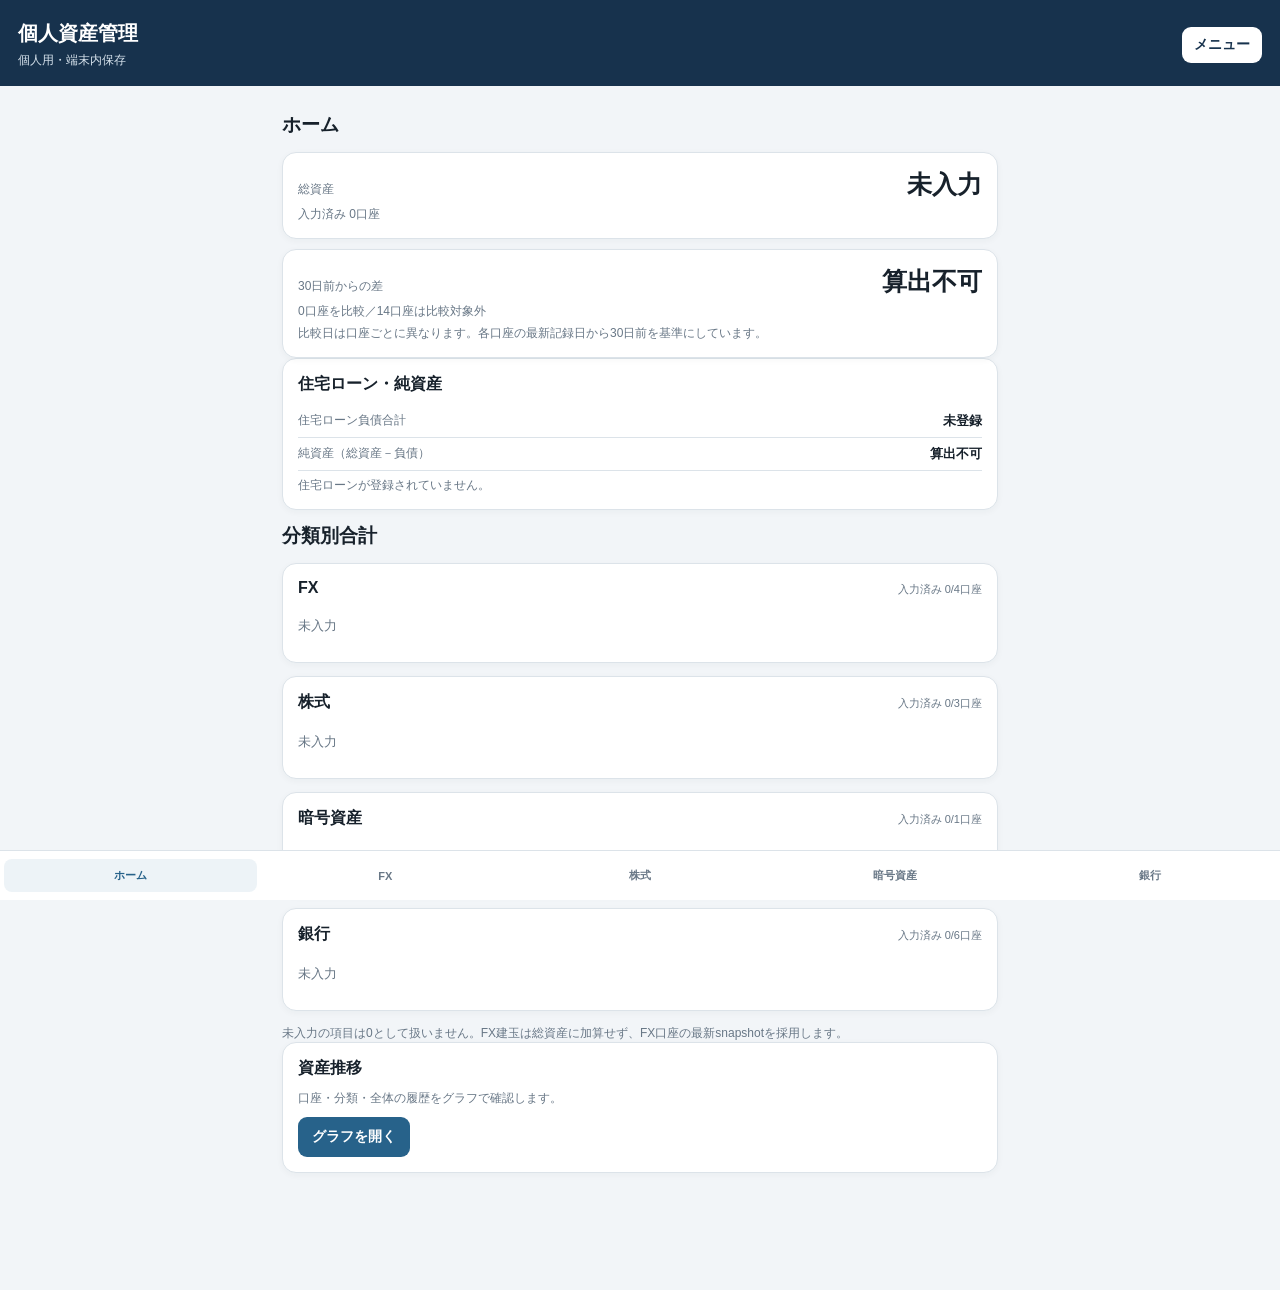
==== index.html @ b8bfe674 "Add stock-related scripts to index.html" ====
<!doctype html>
<html lang="ja">
<head>
<meta charset="utf-8">
<meta name="viewport" content="width=device-width, initial-scale=1, viewport-fit=cover">
<meta name="theme-color" content="#17324d">
<meta name="description" content="端末内で管理する個人用資産管理アプリ">
<meta name="apple-mobile-web-app-capable" content="yes">
<meta name="apple-mobile-web-app-status-bar-style" content="black-translucent">
<meta http-equiv="Content-Security-Policy" content="default-src 'self'; script-src 'self'; style-src 'self'; img-src 'self' data:; connect-src 'self'; base-uri 'none'; form-action 'none'">
<link rel="manifest" href="./manifest.json">
<link rel="apple-touch-icon" href="./icon.svg">
<link rel="stylesheet" href="./style.css">
<title>個人資産管理</title>
</head>
<body>
<header>
  <div class="header-main-row">
    <div>
      <h1>個人資産管理</h1>
      <p>個人用・端末内保存</p>
    </div>
    <div class="header-menu-wrap">
      <button type="button" id="header-menu-button" class="header-menu-button" aria-expanded="false" aria-controls="header-menu">メニュー</button>
      <div id="header-menu" class="header-menu" hidden>
        <button type="button" data-menu-action="open-chart">グラフ</button>
        <button type="button" data-menu-action="open-data">データ管理</button>
        <button type="button" data-menu-action="open-bulk">履歴の一括入力</button>
        <button type="button" data-menu-action="open-stock-update">株式OCR更新</button>
        <button type="button" data-menu-action="open-loan">住宅ローン</button>
      </div>
    </div>
  </div>
</header>

<main id="app">
  <div class="notice">読み込み中...</div>
</main>

<nav class="bottom-nav" aria-label="メインメニュー">
  <button type="button" data-tab="home" class="active">ホーム</button>
  <button type="button" data-tab="fx">FX</button>
  <button type="button" data-tab="stock">株式</button>
  <button type="button" data-tab="crypto">暗号資産</button>
  <button type="button" data-tab="bank">銀行</button>
</nav>

<script src="./js/core.js" defer></script>
<script src="./js/calc-contrib.js" defer></script>
<script src="./js/calc-salecheck.js" defer></script>
<script src="./js/calc-salecheck-hints.js" defer></script>
<script src="./js/calc-salecheck-confirm.js" defer></script>
<script src="./js/storage-validation.js" defer></script>
<script src="./js/storage-validation-stock.js" defer></script>
<script src="./js/storage-migration.js" defer></script>
<script src="./js/storage.js" defer></script>
<script src="./js/calc-fx.js" defer></script>
<script src="./js/calc-loan.js" defer></script>
<script src="./js/calc-losscut.js" defer></script>
<script src="./js/calc-fx-daily.js" defer></script>
<script src="./js/calc-fx-swap.js" defer></script>
<script src="./js/calc-fx-realized.js" defer></script>
<script src="./js/calc-fx-batch.js" defer></script>
<script src="./js/calc-import.js" defer></script>
<script src="./js/calc-import-save.js" defer></script>
<script src="./js/ocr-rules.js" defer></script>
<script src="./js/calc-ocr-normalize.js" defer></script>
<script src="./js/calc-ocr-result.js" defer></script>
<script src="./js/calc-ocr-block.js" defer></script>
<script src="./js/calc-ocr.js" defer></script>
<script src="./js/calc-ocr-stock.js" defer></script>
<script src="./js/calc-ocr-stock-cards.js" defer></script>
<script src="./js/calc-ocr-stock-parse.js" defer></script>
<script src="./js/ocr-rules-stock.js" defer></script>
<script src="./js/calc-history-edit.js" defer></script>
<script src="./js/calc-chart.js" defer></script>
<script src="./js/ui-common.js" defer></script>
<script src="./js/ui-home.js" defer></script>
<script src="./js/ui-loan.js" defer></script>
<script src="./js/ui-losscut.js" defer></script>
<script src="./js/ui-accounts.js" defer></script>
<script src="./js/ui-contrib-forms.js" defer></script>
<script src="./js/ui-contrib-plans.js" defer></script>
<script src="./js/ui-contrib.js" defer></script>
<script src="./js/ui-salecheck.js" defer></script>
<script src="./js/ui-snapshot-form.js" defer></script>
<script src="./js/ui-account-settings.js" defer></script>
<script src="./js/ui-holdings.js" defer></script>
<script src="./js/ui-snapshot-history.js" defer></script>
<script src="./js/ui-fx-swap.js" defer></script>
<script src="./js/ui-fx-rates.js" defer></script>
<script src="./js/ui-fx-position-form.js" defer></script>
<script src="./js/ui-fx-position-settlement.js" defer></script>
<script src="./js/ui-fx-batch.js" defer></script>
<script src="./js/ui-fx-import.js" defer></script>
<script src="./js/ui-fx.js" defer></script>
<script src="./js/calc-fx-settlement.js" defer></script>
<script src="./js/ui-fx-daily.js" defer></script>
<script src="./js/ui-fx-history-edit.js" defer></script>
<script src="./js/ui-fx-history.js" defer></script>
<script src="./js/ui-chart.js" defer></script>
<script src="./js/ui-data.js" defer></script>
<script src="./js/ui-bulk.js" defer></script>
<script src="./js/ui-bulk-ocr.js" defer></script>
<script src="./js/ui-stock-update.js" defer></script>
<script src="./js/main.js" defer></script>
</body>
</html>
---- style.css ----
:root {
  color-scheme: light;
  --navy:#17324d;
  --blue:#27628a;
  --bg:#f2f5f8;
  --card:#fff;
  --text:#17212b;
  --muted:#687786;
  --border:#dce3e9;
  --red:#b33b3b;
  --green:#28764c;
}
* { box-sizing:border-box; }
body {
  margin:0;
  padding:0 0 calc(82px + env(safe-area-inset-bottom));
  background:var(--bg);
  color:var(--text);
  font-family:-apple-system,BlinkMacSystemFont,"Segoe UI",sans-serif;
  font-size:15px;
}
header {
  background:var(--navy);
  color:white;
  padding:20px 18px 17px;
}
header h1 { margin:0; font-size:20px; }
header p { margin:5px 0 0; color:#d6e2ec; font-size:12px; }
main { max-width:760px; margin:0 auto; padding:16px; }
h2 { margin:4px 0 14px; font-size:19px; }
h3 { margin:0 0 10px; font-size:16px; }
.card {
  background:var(--card);
  border:1px solid var(--border);
  border-radius:14px;
  padding:15px;
  margin-bottom:13px;
  box-shadow:0 2px 7px rgba(20,40,60,.04);
}
.metric-label { color:var(--muted); font-size:12px; }
.metric-value {
  font-size:25px;
  font-weight:700;
  margin-top:5px;
  white-space:nowrap;
  overflow-wrap:normal;
  font-variant-numeric:tabular-nums;
}
.metric-sub { color:var(--muted); font-size:12px; margin-top:5px; }
.metric-grid {
  display:grid;
  grid-template-columns:1fr 1fr;
  gap:10px;
}
.metric-grid .card { margin:0; }
.metric-grid .home-total-card,
.metric-grid .home-difference-card {
  grid-column:1 / -1;
}
.home-summary-card {
  container-type:inline-size;
}
.home-summary-row {
  display:flex;
  align-items:baseline;
  justify-content:space-between;
  gap:10px;
  min-width:0;
}
.home-summary-row .metric-label {
  flex:0 0 auto;
  white-space:nowrap;
}
.home-summary-value {
  flex:0 1 auto;
  min-width:0;
  margin-top:0;
  text-align:right;
  font-size:25px;
  white-space:nowrap;
  overflow-wrap:normal;
}
.account-row {
  display:flex;
  justify-content:space-between;
  align-items:center;
  gap:12px;
  padding:13px 0;
  border-bottom:1px solid var(--border);
}
.account-row:last-child { border-bottom:0; }
.account-name { font-weight:650; }
.account-meta { color:var(--muted); font-size:12px; margin-top:4px; }
.account-value {
  text-align:right;
  font-weight:700;
  white-space:nowrap;
  font-variant-numeric:tabular-nums;
}
button {
  border:0;
  border-radius:9px;
  padding:11px 14px;
  background:var(--blue);
  color:white;
  font-size:14px;
  font-weight:600;
  cursor:pointer;
}
button.secondary { background:#e8eef3; color:var(--navy); }
button.danger { background:#f9e9e9; color:var(--red); }
button:disabled { opacity:.45; }
button.small { padding:7px 10px; font-size:12px; }
.actions { display:flex; gap:8px; flex-wrap:wrap; margin-top:10px; }
.field { margin-bottom:13px; }
.field label { display:block; font-size:13px; font-weight:600; margin-bottom:6px; }
.field input, .field textarea, .field select {
  display:block;
  width:100%;
  min-width:0;
  max-width:100%;
  min-height:43px;
  border:1px solid #cbd5de;
  border-radius:8px;
  padding:10px;
  background:white;
  color:var(--text);
  font-size:16px;
}
.field input[type="date"] {
  width:100%;
  min-width:0;
  max-width:100%;
  min-height:43px;
  font:inherit;
}
.field textarea { min-height:75px; resize:vertical; }
.help { color:var(--muted); font-size:12px; margin-top:5px; line-height:1.5; }
.previous-value-hint {
  color:var(--muted);
  font-size:11px;
  margin-top:4px;
  line-height:1.4;
}
.snapshot-row {
  padding:12px 0;
  border-bottom:1px solid var(--border);
}
.snapshot-row:last-child { border-bottom:0; }
.snapshot-top {
  display:flex;
  justify-content:space-between;
  align-items:flex-start;
  gap:8px;
}
.snapshot-date {
  flex:0 0 11em;
  width:11em;
  font-size:13px;
  color:var(--muted);
}
.snapshot-value {
  flex:1;
  min-width:0;
  text-align:right;
  font-weight:700;
  overflow-wrap:anywhere;
  font-variant-numeric:tabular-nums;
}
.snapshot-meta { font-size:12px; color:var(--muted); margin-top:5px; }
.pill {
  display:inline-block;
  background:#e9f0f5;
  color:#31536d;
  border-radius:20px;
  padding:3px 8px;
  font-size:11px;
}
.positive { color:var(--green); }
.negative { color:var(--red); }
.empty { color:var(--muted); font-size:13px; padding:12px 0; }
.notice {
  border-radius:9px;
  background:#edf3f7;
  padding:11px;
  color:#42596b;
  font-size:12px;
  line-height:1.6;
  margin-bottom:13px;
}
.error {
  background:#fff0f0;
  color:#9e2828;
  padding:12px;
  border-radius:9px;
  margin-bottom:12px;
  font-size:13px;
}
.success {
  background:#edf7f0;
  color:#24643e;
  padding:10px;
  border-radius:9px;
  margin-bottom:12px;
  font-size:13px;
}
.bottom-nav {
  position:fixed;
  z-index:10;
  bottom:0;
  left:0;
  right:0;
  display:grid;
  grid-template-columns:repeat(5,minmax(0,1fr));
  gap:2px;
  padding:8px 4px calc(8px + env(safe-area-inset-bottom));
  background:#fff;
  border-top:1px solid var(--border);
}
.bottom-nav button {
  min-width:0;
  background:transparent;
  color:var(--muted);
  border-radius:8px;
  padding:9px 1px;
  font-size:11px;
  white-space:nowrap;
}
.bottom-nav button.active { color:var(--blue); background:#edf3f7; }
hr { border:0; border-top:1px solid var(--border); margin:14px 0; }
.hidden { display:none !important; }

/* ---------- ヘッダーメニュー・データ管理 ---------- */
.header-main-row {
  display:flex;
  align-items:center;
  justify-content:space-between;
  gap:12px;
}
.header-menu-wrap { position:relative; }
button.header-menu-button {
  background:#fff;
  color:var(--navy);
  padding:9px 12px;
  white-space:nowrap;
}
.header-menu {
  position:absolute;
  z-index:20;
  top:calc(100% + 8px);
  right:0;
  min-width:140px;
  padding:6px;
  background:#fff;
  border:1px solid var(--border);
  border-radius:10px;
  box-shadow:0 4px 14px rgba(20,40,60,.18);
}
.header-menu button {
  width:100%;
  text-align:left;
  background:transparent;
  color:var(--text);
}
.backup-key-list {
  margin:8px 0 12px;
  padding-left:22px;
  color:var(--muted);
  font-size:12px;
  overflow-wrap:anywhere;
}
.backup-key-list li.error {
  color:#9e2828;
}

/* ---------- S1d ホーム・分類別一覧 ---------- */
.category-card-title {
  display:flex;
  justify-content:space-between;
  align-items:baseline;
  gap:8px;
}
.category-card-title h3 { margin:0 0 8px; }
.category-count {
  color:var(--muted);
  font-size:11px;
  white-space:nowrap;
}
.home-metric-row,
.account-metric-line {
  display:flex;
  justify-content:space-between;
  align-items:flex-start;
  gap:12px;
  padding:7px 0;
  border-bottom:1px solid var(--border);
}
.home-metric-row:last-child,
.account-metric-line:last-child { border-bottom:0; }
.home-metric-label,
.account-metric-label {
  color:var(--muted);
  font-size:12px;
  flex:1;
  min-width:0;
}
.home-metric-value,
.account-metric-value {
  text-align:right;
  font-size:clamp(11px,5cqw,13px);
  font-weight:650;
  flex:0 1 58%;
  min-width:0;
  white-space:nowrap;
  overflow-wrap:normal;
  font-variant-numeric:tabular-nums;
}
.home-metric-row,
.account-metric-line {
  container-type:inline-size;
}
.account-metric-sub {
  margin-top:3px;
  color:var(--muted);
  font-size:10px;
  font-weight:400;
  white-space:normal;
}
.account-card { cursor:pointer; }
.account-card-top {
  display:flex;
  justify-content:space-between;
  align-items:center;
  gap:10px;
  padding-bottom:9px;
  margin-bottom:5px;
  border-bottom:1px solid var(--border);
}
.account-card-top > div { min-width:0; }
.account-card-top .account-name { overflow-wrap:anywhere; }

/* ---------- S1g 履歴入力フォーム ---------- */
.snapshot-date-field {
  display:block;
  width:100%;
  min-width:0;
  max-width:100%;
}

.snapshot-date-control {
  display:flex;
  align-items:center;
  gap:8px;
  width:100%;
  min-width:0;
  max-width:100%;
  min-height:43px;
  padding:0 10px;
  border:1px solid #cbd5de;
  border-radius:8px;
  background:white;
}

.snapshot-date-control input[type="date"] {
  display:block;
  flex:1 1 0;
  box-sizing:border-box;
  width:0;
  min-width:0;
  max-width:100%;
  min-inline-size:0;
  font-size:16px;
  padding:10px 0;
  border:0;
  border-radius:0;
  background:transparent;
}

.snapshot-date-weekday {
  flex:0 0 auto;
  color:var(--muted);
  font-size:13px;
  white-space:nowrap;
}

.numeric-input-actions {
  display:flex;
  justify-content:flex-end;
  gap:7px;
  margin-top:6px;
}

.numeric-input-actions button {
  min-width:43px;
  min-height:35px;
  padding:6px 12px;
  font-size:15px;
}

.previous-value-row {
  display:flex;
  align-items:center;
  justify-content:space-between;
  gap:8px;
  min-height:31px;
  margin-top:4px;
}

.previous-value-text {
  color:var(--muted);
  font-size:12px;
  line-height:1.4;
  overflow-wrap:anywhere;
}

.previous-value-apply {
  flex:0 0 auto;
}

.auto-calc-status {
  display:inline-block;
  margin:-5px 0 12px;
  padding:4px 8px;
  border-radius:6px;
  background:#edf3f7;
  color:#31536d;
  font-size:11px;
}

.account-settings-card {
  margin-top:13px;
}

.account-settings-card .field input {
  font-size:16px;
}

/* ---------- S3b 履歴の表形式一括入力 ---------- */
.bulk-summary {
  margin:0;
  font-size:14px;
  font-weight:650;
  line-height:1.6;
  font-variant-numeric:tabular-nums;
}

.bulk-table-scroll {
  width:100%;
  max-width:100%;
  overflow-x:auto;
  overflow-y:visible;
  margin-top:12px;
  border:1px solid var(--border);
  border-radius:8px;
  background:#fff;
  -webkit-overflow-scrolling:touch;
}

.bulk-table {
  width:max-content;
  min-width:100%;
  border-collapse:separate;
  border-spacing:0;
  font-size:12px;
}

.bulk-table th,
.bulk-table td {
  min-width:125px;
  padding:7px;
  border-right:1px solid var(--border);
  border-bottom:1px solid var(--border);
  background:#fff;
  vertical-align:top;
}

.bulk-table th {
  position:sticky;
  top:0;
  z-index:5;
  background:#edf3f7;
  color:var(--navy);
  text-align:left;
  white-space:nowrap;
}

.bulk-table tr:last-child td {
  border-bottom:0;
}

.bulk-table th:first-child,
.bulk-table td.bulk-state-cell {
  position:sticky;
  left:0;
  z-index:4;
  min-width:105px;
  width:105px;
  background:#f8fafc;
}

.bulk-table th:nth-child(2),
.bulk-table td.bulk-number-cell {
  position:sticky;
  left:105px;
  z-index:4;
  min-width:48px;
  width:48px;
  background:#f8fafc;
  text-align:center;
}

.bulk-table th:nth-child(3),
.bulk-table td.bulk-delete-cell {
  position:sticky;
  left:153px;
  z-index:4;
  min-width:62px;
  width:62px;
  background:#f8fafc;
}

.bulk-table th:nth-child(-n+3) {
  z-index:7;
}

.bulk-table td.bulk-edit-cell {
  min-width:135px;
}

.bulk-table td.bulk-edit-cell input {
  display:block;
  width:100%;
  min-width:110px;
  min-height:38px;
  padding:7px;
  border:1px solid #cbd5de;
  border-radius:6px;
  background:white;
  color:var(--text);
  font-size:14px;
}

.bulk-table td.bulk-edit-cell input.numeric-input {
  text-align:right;
  font-variant-numeric:tabular-nums;
}

.bulk-numeric-wrap {
  min-width:110px;
}

.bulk-numeric-wrap .numeric-input-actions {
  gap:4px;
  margin-top:4px;
}

.bulk-numeric-wrap .numeric-input-actions button {
  min-width:34px;
  min-height:30px;
  padding:4px 8px;
}

.bulk-status {
  display:inline-block;
  border-radius:5px;
  padding:3px 5px;
  font-size:10px;
  font-weight:700;
  white-space:nowrap;
}

.bulk-status.planned {
  background:#e8f2eb;
  color:#24643e;
}

.bulk-status.error {
  background:#fff0f0;
  color:#9e2828;
}

.bulk-status.duplicate {
  background:#fff4df;
  color:#805514;
}

.bulk-reasons {
  max-width:150px;
  margin-top:5px;
  color:#9e2828;
  font-size:10px;
  line-height:1.4;
  overflow-wrap:anywhere;
}

.bulk-row-error td {
  background:#fffafa;
}

.bulk-row-duplicate td {
  background:#fffdf7;
}

.bulk-row-planned td {
  background:#fcfefc;
}

.bulk-delete-cell button {
  white-space:nowrap;
}

/* ---------- S8a グラフ ---------- */
.chart-entry-card button {
  margin-top:10px;
}

.chart-series-setting {
  display:grid;
  grid-template-columns:1fr;
  gap:8px;
  padding:12px 0;
  border-bottom:1px solid var(--border);
}

.chart-series-setting:last-of-type {
  border-bottom:0;
}

.chart-series-setting-title {
  font-size:13px;
  font-weight:700;
}

.chart-series-setting select,
.chart-period-select {
  display:block;
  width:100%;
  min-width:0;
  min-height:43px;
  padding:9px;
  border:1px solid #cbd5de;
  border-radius:8px;
  background:#fff;
  color:var(--text);
  font-size:16px;
}

.chart-control-label {
  display:block;
  margin-bottom:6px;
  font-size:13px;
  font-weight:600;
}

.chart-legend {
  display:flex;
  flex-wrap:wrap;
  gap:7px;
  margin-bottom:12px;
}

button.chart-legend-button {
  padding:7px 9px;
  border:2px solid var(--blue);
  background:#fff;
  color:var(--blue);
  font-size:11px;
  line-height:1.3;
}

.chart-legend-button:nth-child(1) {
  border-color:#246b9e;
  color:#246b9e;
}
.chart-legend-button:nth-child(2) {
  border-color:#b45b36;
  color:#b45b36;
}
.chart-legend-button:nth-child(3) {
  border-color:#39845a;
  color:#39845a;
}
.chart-legend-button:nth-child(4) {
  border-color:#815ca8;
  color:#815ca8;
}
.chart-legend-button:nth-child(5) {
  border-color:#a17b24;
  color:#a17b24;
}
.chart-legend-button:nth-child(6) {
  border-color:#397f83;
  color:#397f83;
}

button.chart-legend-button.chart-legend-hidden {
  opacity:.4;
  background:#e8eef3;
  text-decoration:line-through;
}

.chart-graph {
  width:100%;
  min-width:0;
  overflow:hidden;
}

.chart-svg {
  display:block;
  width:100%;
  height:auto;
  overflow:visible;
}

.chart-grid-line {
  stroke:#e3e9ee;
  stroke-width:1;
}

.chart-zero-line {
  stroke:#8796a3;
  stroke-width:1.5;
  stroke-dasharray:4 3;
}

.chart-axis-label {
  fill:#687786;
  font-size:9px;
}

.chart-series-line {
  fill:none;
  stroke-width:2.2;
  stroke-linecap:round;
  stroke-linejoin:round;
}

.chart-series-point {
  stroke:#fff;
  stroke-width:1.5;
  cursor:pointer;
}

.chart-series-point:focus {
  outline:none;
  stroke:#17212b;
  stroke-width:2.5;
}

.chart-point-detail {
  margin-top:10px;
  padding:10px;
  border-radius:8px;
  background:#edf3f7;
  color:var(--navy);
  font-size:12px;
  line-height:1.5;
  overflow-wrap:anywhere;
}

.chart-statistics-series {
  padding:12px 0;
  border-bottom:1px solid var(--border);
}

.chart-statistics-series:last-child {
  border-bottom:0;
}

.chart-statistics-series h3 {
  font-size:14px;
  overflow-wrap:anywhere;
}

.chart-statistics-row {
  display:flex;
  justify-content:space-between;
  gap:12px;
  padding:6px 0;
  border-bottom:1px solid #edf0f3;
  font-variant-numeric:tabular-nums;
}

.chart-statistics-row:last-child {
  border-bottom:0;
}

.chart-statistics-label {
  flex:0 0 auto;
  color:var(--muted);
  font-size:12px;
}

.chart-statistics-value {
  min-width:0;
  text-align:right;
  font-size:13px;
  font-weight:650;
  overflow-wrap:anywhere;
}

/* ---------- S5d 建玉の一括編集 ---------- */
.fx-edit-table-wrap {
  width:100%;
  max-width:100%;
  overflow-x:auto;
  overflow-y:visible;
  margin-top:12px;
  border:1px solid var(--border);
  border-radius:8px;
  background:#fff;
  -webkit-overflow-scrolling:touch;
}

.fx-edit-table {
  width:max-content;
  min-width:100%;
  border-collapse:separate;
  border-spacing:0;
  font-size:12px;
}

.fx-edit-table th,
.fx-edit-table td {
  min-width:110px;
  padding:7px;
  border-right:1px solid var(--border);
  border-bottom:1px solid var(--border);
  background:#fff;
  vertical-align:top;
}

.fx-edit-table th {
  position:sticky;
  top:0;
  z-index:2;
  background:#edf3f7;
  color:var(--navy);
  text-align:left;
  white-space:nowrap;
}

.fx-edit-table tr:last-child td {
  border-bottom:0;
}

.fx-edit-table td input,
.fx-edit-table td select {
  display:block;
  width:100%;
  min-width:100px;
  min-height:38px;
  padding:7px;
  border:1px solid #cbd5de;
  border-radius:6px;
  background:#fff;
  color:var(--text);
  font-size:14px;
}

.fx-edit-table td input[type="date"] {
  min-width:145px;
}

.fx-edit-table td input[type="number"] {
  text-align:right;
  font-variant-numeric:tabular-nums;
}

.fx-edit-table .fx-edit-delete-cell {
  min-width:72px;
  text-align:center;
}

.fx-edit-table .fx-edit-delete-cell button {
  white-space:nowrap;
}

.fx-edit-settled-toggle {
  display:flex;
  align-items:center;
  gap:8px;
  margin:12px 0;
  font-size:13px;
}

.fx-edit-settled-toggle input {
  width:18px;
  height:18px;
  margin:0;
}

.fx-edit-settled-row td {
  background:#f5f7f9;
  color:var(--muted);
}

.fx-edit-errors {
  margin:10px 0;
  padding:10px;
  border:1px solid #e7baba;
  border-radius:8px;
  background:#fff0f0;
  color:#9e2828;
  font-size:12px;
  line-height:1.5;
}

.fx-edit-cell-invalid {
  border-color:var(--red) !important;
  background:#fff5f5 !important;
}

.fx-edit-cell-error {
  margin-top:4px;
  color:var(--red);
  font-size:11px;
  line-height:1.4;
  overflow-wrap:anywhere;
}

@media (max-width:370px) {
  .bottom-nav button { font-size:10px; }
  .metric-grid { gap:7px; }
  .metric-value,
  .home-summary-value { font-size:21px; }
  .snapshot-date { flex-basis:10em; width:10em; }
  .previous-value-row { align-items:flex-start; }
}
@media (min-width:600px) {
  main { padding:22px; }
  .chart-series-setting {
    grid-template-columns:75px minmax(0,1fr) minmax(0,1fr) auto;
    align-items:center;
  }
}


/* ---------- S6②-2 FXロスカット目安 ---------- */

.fx-losscut-card {
  margin-top:0;
}

.fx-losscut-heading {
  display:flex;
  align-items:center;
  justify-content:space-between;
  gap:10px;
}

.fx-losscut-heading h3 {
  margin:0;
}

.fx-losscut-heading .pill {
  flex:0 0 auto;
}

.fx-losscut-summary {
  margin-top:10px;
}

.fx-losscut-warnings {
  margin-top:10px;
}

.fx-losscut-warnings .notice {
  margin-bottom:7px;
}

.fx-losscut-details {
  margin-top:14px;
  padding-top:12px;
  border-top:1px solid var(--border);
}

.fx-losscut-details > summary {
  color:var(--blue);
  font-size:14px;
  font-weight:650;
  cursor:pointer;
  padding:5px 0;
}

.fx-losscut-details[open] > summary {
  margin-bottom:12px;
}

.fx-losscut-inputs h4,
.fx-losscut-result-section h4 {
  margin:0 0 10px;
  font-size:14px;
}

.fx-losscut-inputs > .help {
  margin-top:-7px;
  margin-bottom:12px;
}

.fx-losscut-input-field {
  margin-bottom:12px;
}

.fx-losscut-input {
  text-align:right;
  font-variant-numeric:tabular-nums;
}

.fx-losscut-rate-inputs {
  margin-top:14px;
}

.fx-losscut-rate-inputs h4 {
  margin-bottom:10px;
}

.fx-losscut-detail-results {
  margin-top:14px;
}

.fx-losscut-result-section {
  padding:12px 0;
  border-top:1px solid var(--border);
}

.fx-losscut-result-section h4 {
  margin-bottom:8px;
}

.fx-losscut-result-section .account-metric-line:last-child {
  border-bottom:0;
}

@media (min-width:600px) {
  .fx-losscut-rate-inputs {
    display:grid;
    grid-template-columns:repeat(2,minmax(0,1fr));
    column-gap:16px;
  }

  .fx-losscut-rate-inputs h4 {
    grid-column:1 / -1;
  }
}

/* ---------- S5h FX履歴ページ ---------- */
.fx-history-table-wrap {
  width:100%;
  max-width:100%;
  max-height:65vh;
  overflow:auto;
  margin-top:10px;
  border:1px solid var(--border);
  border-radius:8px;
  background:#fff;
  -webkit-overflow-scrolling:touch;
}
.fx-history-table {
  width:max-content;
  min-width:100%;
  border-collapse:separate;
  border-spacing:0;
  font-size:12px;
}
.fx-history-table th,
.fx-history-table td {
  min-width:105px;
  padding:9px 8px;
  border-right:1px solid var(--border);
  border-bottom:1px solid var(--border);
  background:#fff;
  text-align:right;
  white-space:nowrap;
  vertical-align:middle;
  font-variant-numeric:tabular-nums;
}
.fx-history-table th {
  position:sticky;
  top:0;
  z-index:2;
  background:#edf3f7;
  color:var(--navy);
  text-align:center;
}
.fx-history-table .fx-history-date-cell {
  position:sticky;
  left:0;
  z-index:3;
  min-width:11em;
  width:11em;
  background:#f8fafc;
  text-align:left;
}
.fx-history-table thead .fx-history-date-cell {
  z-index:4;
  background:#edf3f7;
}
.fx-history-table td:last-child,
.fx-history-table th:last-child {
  min-width:150px;
  text-align:left;
  white-space:normal;
}
.fx-history-click-row {
  cursor:pointer;
}
.fx-history-click-row:active td {
  background:#edf3f7;
}
.fx-history-click-row:focus {
  outline:2px solid var(--blue);
  outline-offset:-2px;
}

/* ---------- S13c 積立実績表示 ---------- */
.contribution-unit {
  padding:10px 0;
  border-bottom:1px solid var(--border);
}
.contribution-unit:last-child {
  border-bottom:0;
}
.contribution-month-row {
  display:flex;
  flex-direction:column;
  align-items:flex-start;
  gap:5px;
  padding:11px 0;
  border-bottom:1px solid var(--border);
  font-size:13px;
  line-height:1.5;
}
.contribution-month-row:last-child {
  border-bottom:0;
}
.contribution-month-row strong {
  overflow-wrap:anywhere;
}
.contribution-month-detail {
  width:100%;
  color:var(--muted);
  font-size:12px;
  line-height:1.6;
  overflow-wrap:anywhere;
  font-variant-numeric:tabular-nums;
}
.contribution-period-badge {
  display:inline-block;
  padding:3px 8px;
  border-radius:6px;
  background:#e9f0f5;
  color:#31536d;
  font-size:11px;
  font-weight:650;
}


/* ---------- S13e 売却・利確の確認 ---------- */
.salecheck-section {
  margin-top:13px;
}

.salecheck-explanation {
  margin:8px 0 13px;
  padding:11px;
  border-radius:9px;
  background:#edf3f7;
  color:#42596b;
  font-size:12px;
  line-height:1.6;
}

.salecheck-subtitle {
  margin:16px 0 8px;
  font-size:14px;
  font-weight:700;
}

.salecheck-item {
  padding:12px 0;
  border-bottom:1px solid var(--border);
}

.salecheck-item:last-child {
  border-bottom:0;
}

.salecheck-item-title {
  display:flex;
  align-items:flex-start;
  justify-content:space-between;
  gap:8px;
  font-size:14px;
  font-weight:700;
  line-height:1.5;
}

.salecheck-period {
  margin-top:5px;
  color:var(--muted);
  font-size:12px;
  line-height:1.5;
}

.salecheck-values {
  display:grid;
  grid-template-columns:1fr 1fr;
  gap:8px;
  margin-top:9px;
}

.salecheck-values > div {
  min-width:0;
  padding:8px;
  border-radius:7px;
  background:#f6f8fa;
  font-size:12px;
  line-height:1.5;
  overflow-wrap:anywhere;
  font-variant-numeric:tabular-nums;
}

.salecheck-meta {
  margin-top:8px;
  color:var(--muted);
  font-size:11px;
  line-height:1.5;
  overflow-wrap:anywhere;
}

.salecheck-warning,
.salecheck-hint {
  margin-top:8px;
  padding:9px;
  border-radius:7px;
  background:#fff4df;
  color:#805514;
  font-size:12px;
  line-height:1.5;
  overflow-wrap:anywhere;
}

.salecheck-status {
  display:inline-block;
  flex:0 0 auto;
  padding:3px 7px;
  border-radius:6px;
  background:#e9f0f5;
  color:#31536d;
  font-size:10px;
  font-weight:650;
  white-space:nowrap;
}

.salecheck-form {
  margin-top:10px;
  padding:11px;
  border-radius:8px;
  background:#f6f8fa;
}

.salecheck-form .field:last-of-type {
  margin-bottom:8px;
}

.salecheck-form-actions,
.salecheck-section .form-actions {
  display:flex;
  flex-wrap:wrap;
  gap:8px;
  margin-top:9px;
}

.salecheck-form-message {
  margin-top:8px;
  font-size:12px;
  line-height:1.5;
}

.salecheck-manual-form {
  margin-top:12px;
  padding:12px;
  border:1px solid var(--border);
  border-radius:9px;
  background:#fff;
}

.salecheck-details {
  margin-top:12px;
  padding-top:10px;
  border-top:1px solid var(--border);
}

.salecheck-details > summary {
  padding:7px 0;
  color:var(--blue);
  font-size:13px;
  font-weight:650;
  cursor:pointer;
}

.salecheck-details[open] > summary {
  margin-bottom:5px;
}

.salecheck-warning-card {
  background:#fffdf7;
}

.salecheck-reference {
  margin-top:13px;
  padding:12px;
}

.salecheck-reference h4 {
  margin:0 0 8px;
  font-size:14px;
}

.salecheck-badge {
  display:inline-block;
  margin-top:7px;
  padding:3px 8px;
  border-radius:12px;
  background:#fff0f0;
  color:#9e2828;
  font-size:11px;
  font-weight:700;
}

@media (max-width:370px) {
  .salecheck-values {
    grid-template-columns:1fr;
  }
}

/* ---------- S11a FX履歴編集入力 ---------- */
.fx-history-cell-input {
  font-size:16px;
}
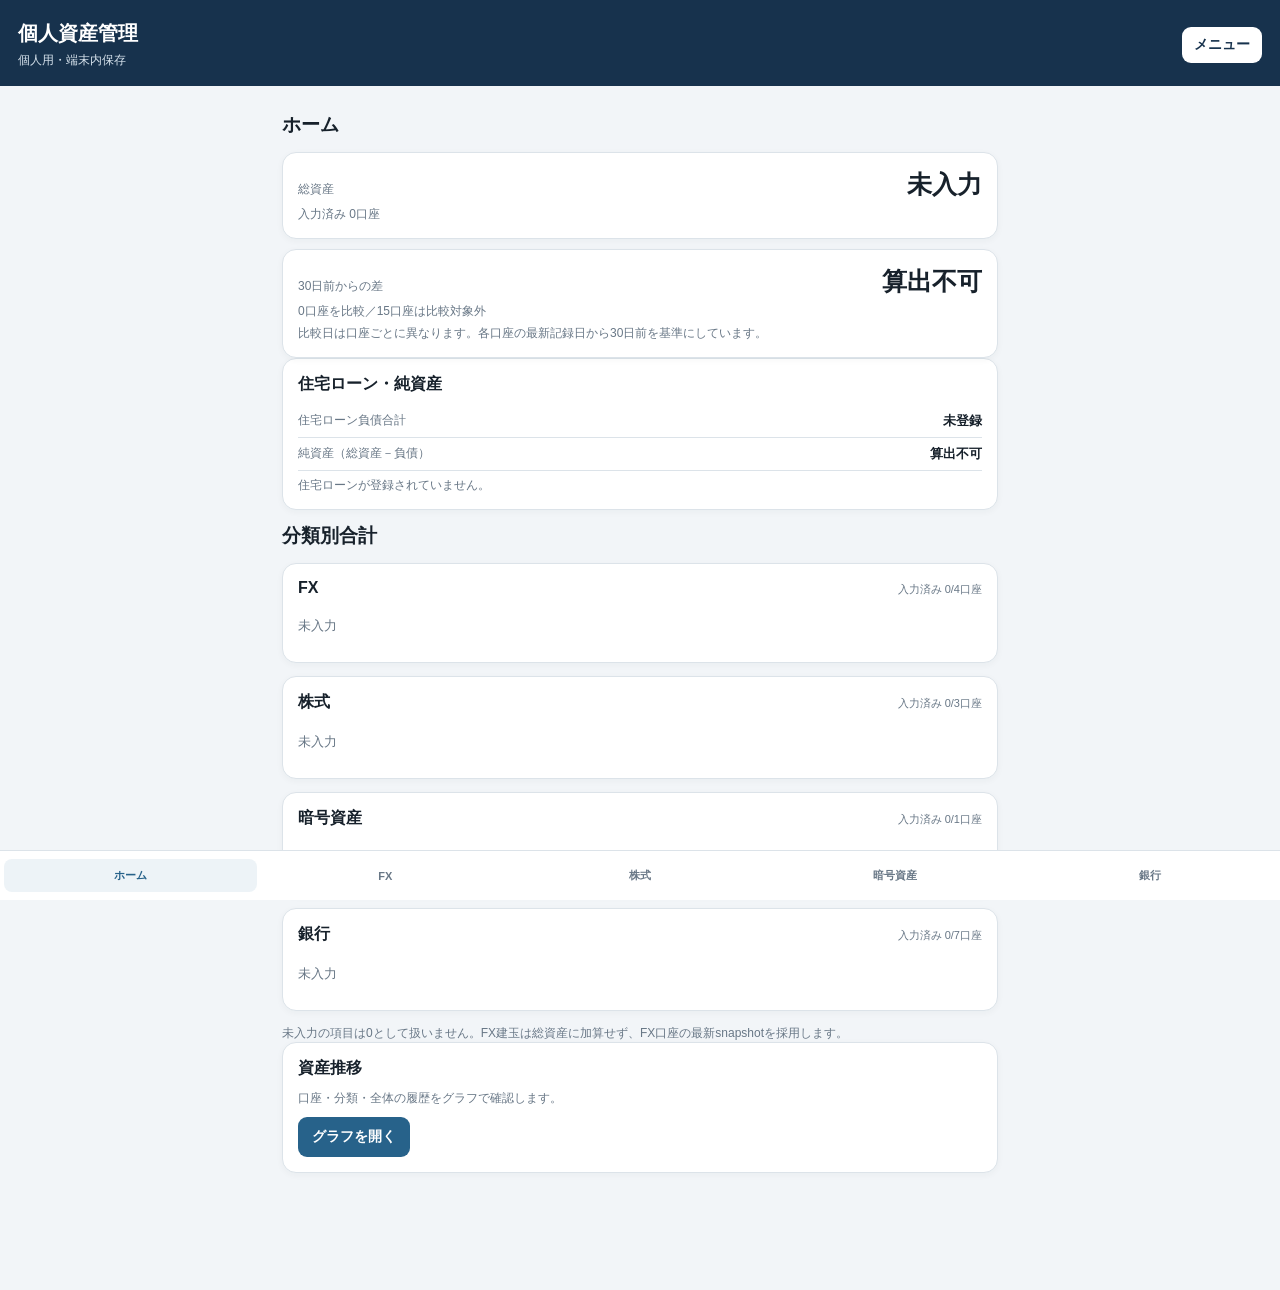
==== commit bb85df03: "Add ui-chart-select.js script to index.html" ====
--- a/index.html
+++ b/index.html
@@ -71,7 +71,10 @@
 <script src="./js/calc-ocr-stock.js" defer></script>
 <script src="./js/calc-ocr-stock-cards.js" defer></script>
 <script src="./js/calc-ocr-stock-parse.js" defer></script>
+<script src="./js/calc-ocr-stock-state.js" defer></script>
 <script src="./js/ocr-rules-stock.js" defer></script>
+<script src="./js/calc-ocr-stock-compare.js" defer></script>
+<script src="./js/calc-ocr-stock-save.js" defer></script>
 <script src="./js/calc-history-edit.js" defer></script>
 <script src="./js/calc-chart.js" defer></script>
 <script src="./js/ui-common.js" defer></script>
@@ -99,10 +102,15 @@
 <script src="./js/ui-fx-history-edit.js" defer></script>
 <script src="./js/ui-fx-history.js" defer></script>
 <script src="./js/ui-chart.js" defer></script>
+<script src="./js/ui-chart-select.js" defer></script>
 <script src="./js/ui-data.js" defer></script>
 <script src="./js/ui-bulk.js" defer></script>
 <script src="./js/ui-bulk-ocr.js" defer></script>
 <script src="./js/ui-stock-update.js" defer></script>
+<script src="./js/ui-stock-update-render-card.js" defer></script>
+<script src="./js/ui-stock-update-screen.js" defer></script>
+<script src="./js/ui-stock-update-diagnosis.js" defer></script>
+<script src="./js/ui-stock-update-events.js" defer></script>
 <script src="./js/main.js" defer></script>
 </body>
 </html>
